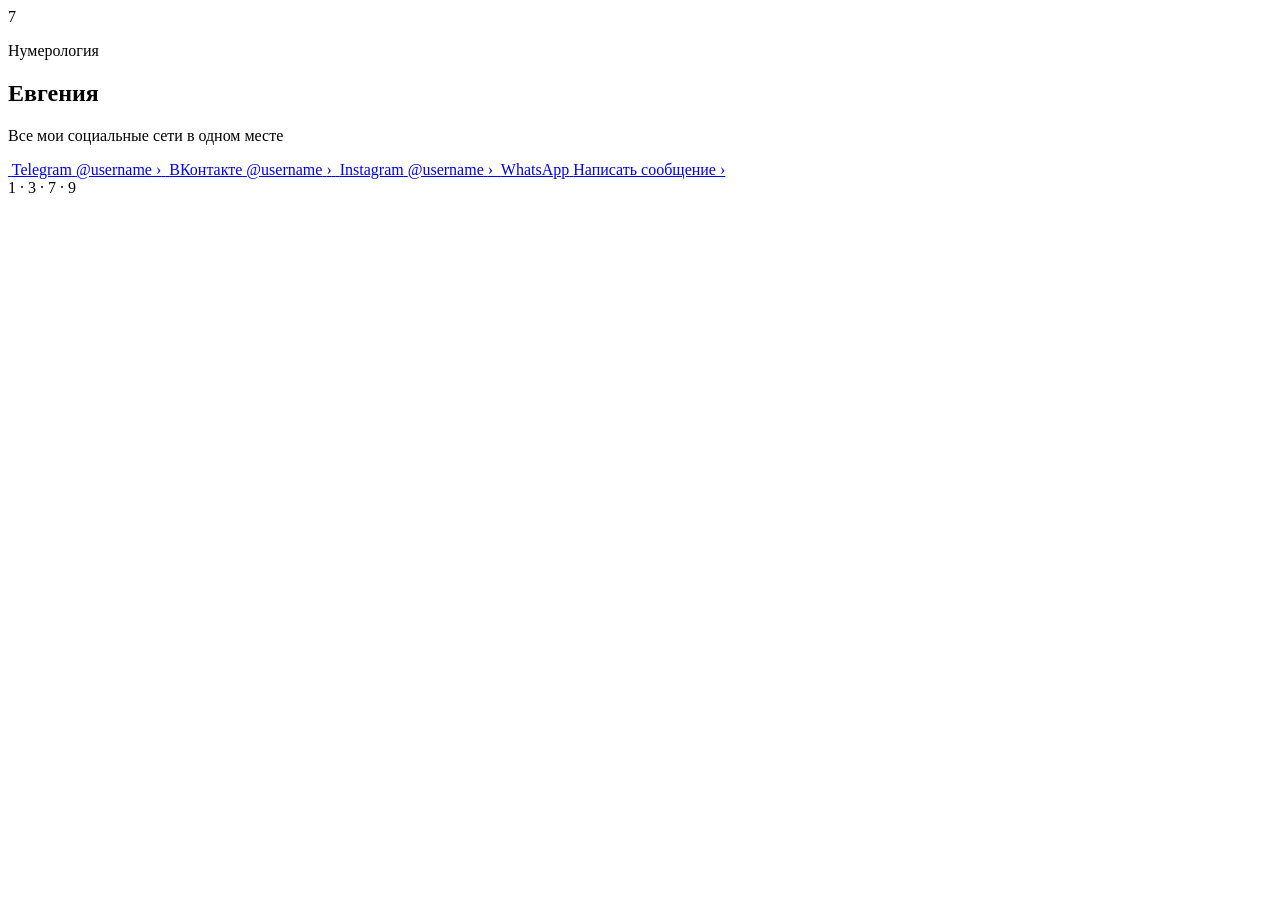
==== index.html @ 0cb8cc41 "Add numerology landing page" ====
<!doctype html>
<html lang="ru">
<head>
  <meta charset="utf-8" />
  <meta name="viewport" content="width=device-width, initial-scale=1, viewport-fit=cover" />
  <meta name="theme-color" content="#110b1c" />
  <meta name="description" content="Евгения — нумерология. Все социальные сети в одном месте." />

  <title>Евгения — нумерология</title>

  <link rel="stylesheet" href="styles.css" />
</head>

<body>
  <main class="page">
    <section class="card" aria-label="Контакты Евгении">
      <div class="symbol" aria-hidden="true">
        <span class="number">7</span>
      </div>

      <p class="eyebrow">Нумерология</p>
      <h1>Евгения</h1>
      <p class="subtitle">Все мои социальные сети в одном месте</p>

      <nav class="links" aria-label="Социальные сети">

        <!-- Замените username на реальное имя пользователя -->
        <a class="social-link"
           href="https://t.me/username"
           target="_blank"
           rel="noopener noreferrer"
           aria-label="Открыть Telegram">

          <span class="social-icon">
            <img src="icons/telegram.svg" alt="" />
          </span>

          <span class="social-text">
            <span class="social-name">Telegram</span>
            <span class="social-handle">@username</span>
          </span>

          <span class="arrow" aria-hidden="true">›</span>
        </a>

        <a class="social-link"
           href="https://vk.com/username"
           target="_blank"
           rel="noopener noreferrer"
           aria-label="Открыть ВКонтакте">

          <span class="social-icon">
            <img src="icons/vk.svg" alt="" />
          </span>

          <span class="social-text">
            <span class="social-name">ВКонтакте</span>
            <span class="social-handle">@username</span>
          </span>

          <span class="arrow" aria-hidden="true">›</span>
        </a>

        <a class="social-link"
           href="https://www.instagram.com/username/"
           target="_blank"
           rel="noopener noreferrer"
           aria-label="Открыть Instagram">

          <span class="social-icon">
            <img src="icons/instagram.svg" alt="" />
          </span>

          <span class="social-text">
            <span class="social-name">Instagram</span>
            <span class="social-handle">@username</span>
          </span>

          <span class="arrow" aria-hidden="true">›</span>
        </a>

        <a class="social-link"
           href="https://wa.me/79000000000"
           target="_blank"
           rel="noopener noreferrer"
           aria-label="Открыть WhatsApp">

          <span class="social-icon">
            <img src="icons/whatsapp.svg" alt="" />
          </span>

          <span class="social-text">
            <span class="social-name">WhatsApp</span>
            <span class="social-handle">Написать сообщение</span>
          </span>

          <span class="arrow" aria-hidden="true">›</span>
        </a>

      </nav>

      <div class="footer-mark" aria-hidden="true">1 · 3 · 7 · 9</div>
    </section>
  </main>
</body>
</html>
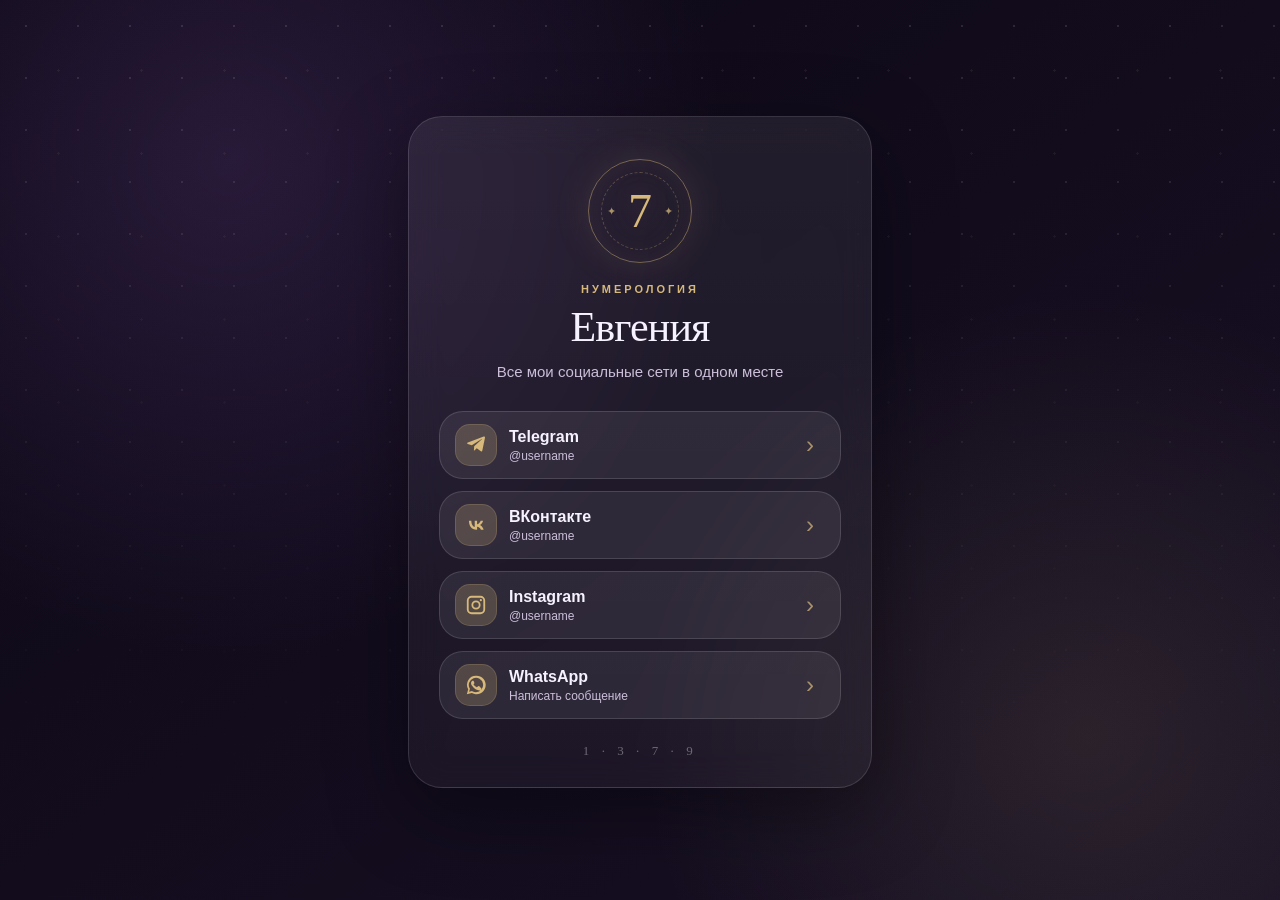
==== commit 0f50144b: "Trigger GitHub Pages deployment" ====
--- a/index.html
+++ b/index.html
@@ -5,6 +5,7 @@
   <meta name="viewport" content="width=device-width, initial-scale=1, viewport-fit=cover" />
   <meta name="theme-color" content="#110b1c" />
   <meta name="description" content="Евгения — нумерология. Все социальные сети в одном месте." />
+  <meta name="robots" content="index,follow" />
 
   <title>Евгения — нумерология</title>
 
--- a/styles.css
+++ b/styles.css
@@ -0,0 +1,225 @@
+:root {
+  --bg-1: #0d0816;
+  --bg-2: #171024;
+  --card: rgba(255, 255, 255, 0.075);
+  --card-hover: rgba(255, 255, 255, 0.12);
+  --line: rgba(255, 255, 255, 0.13);
+  --text: #f7f2ff;
+  --muted: #cbbfd9;
+  --accent: #d7b97b;
+  --accent-soft: rgba(215, 185, 123, 0.22);
+  --shadow: 0 24px 80px rgba(0, 0, 0, 0.38);
+  --radius: 24px;
+}
+
+* { box-sizing: border-box; }
+html { min-height: 100%; background: var(--bg-1); }
+body {
+  min-height: 100svh;
+  margin: 0;
+  color: var(--text);
+  font-family: Inter, ui-sans-serif, -apple-system, BlinkMacSystemFont, "Segoe UI", sans-serif;
+  background:
+    radial-gradient(circle at 18% 18%, rgba(128, 86, 170, 0.22), transparent 31rem),
+    radial-gradient(circle at 85% 82%, rgba(215, 185, 123, 0.11), transparent 28rem),
+    linear-gradient(145deg, var(--bg-1), var(--bg-2));
+  overflow-x: hidden;
+}
+
+body::before {
+  content: "";
+  position: fixed;
+  inset: 0;
+  pointer-events: none;
+  opacity: 0.22;
+  background-image:
+    radial-gradient(circle, rgba(255,255,255,.75) 0 1px, transparent 1.2px),
+    radial-gradient(circle, rgba(215,185,123,.55) 0 1px, transparent 1.2px);
+  background-size: 52px 52px, 83px 83px;
+  background-position: 0 0, 17px 29px;
+  mask-image: linear-gradient(to bottom, rgba(0,0,0,.75), transparent 92%);
+}
+
+.page {
+  position: relative;
+  z-index: 1;
+  width: min(100%, 520px);
+  min-height: 100svh;
+  margin: 0 auto;
+  padding: max(34px, env(safe-area-inset-top)) 20px max(30px, env(safe-area-inset-bottom));
+  display: flex;
+  align-items: center;
+  justify-content: center;
+}
+
+.card {
+  width: 100%;
+  padding: 34px 22px 22px;
+  border: 1px solid var(--line);
+  border-radius: 34px;
+  background: linear-gradient(180deg, rgba(255,255,255,.075), rgba(255,255,255,.038));
+  box-shadow: var(--shadow);
+  backdrop-filter: blur(18px);
+  -webkit-backdrop-filter: blur(18px);
+}
+
+.symbol {
+  position: relative;
+  width: 104px;
+  height: 104px;
+  margin: 0 auto 20px;
+  display: grid;
+  place-items: center;
+}
+
+.symbol::before,
+.symbol::after {
+  content: "";
+  position: absolute;
+  border-radius: 50%;
+  border: 1px solid rgba(215, 185, 123, .46);
+}
+
+.symbol::before {
+  inset: 0;
+  box-shadow: 0 0 38px rgba(215,185,123,.11), inset 0 0 28px rgba(215,185,123,.06);
+}
+
+.symbol::after {
+  inset: 13px;
+  border-style: dashed;
+  opacity: .65;
+  animation: rotate 28s linear infinite;
+}
+
+.number {
+  position: relative;
+  font-family: Georgia, "Times New Roman", serif;
+  font-size: 48px;
+  line-height: 1;
+  color: var(--accent);
+  text-shadow: 0 0 24px rgba(215,185,123,.22);
+}
+
+.number::before,
+.number::after {
+  content: "✦";
+  position: absolute;
+  top: 50%;
+  font-family: Georgia, serif;
+  font-size: 11px;
+  color: var(--accent);
+  opacity: .75;
+  transform: translateY(-50%);
+}
+.number::before { right: calc(100% + 12px); }
+.number::after  { left: calc(100% + 12px); }
+
+.eyebrow {
+  margin: 0 0 8px;
+  text-align: center;
+  text-transform: uppercase;
+  letter-spacing: .27em;
+  font-size: 11px;
+  font-weight: 600;
+  color: var(--accent);
+}
+
+h1 {
+  margin: 0;
+  text-align: center;
+  font-family: Georgia, "Times New Roman", serif;
+  font-size: clamp(31px, 8vw, 42px);
+  font-weight: 500;
+  letter-spacing: -.02em;
+}
+
+.subtitle {
+  margin: 10px 0 28px;
+  text-align: center;
+  color: var(--muted);
+  font-size: 15px;
+  line-height: 1.5;
+}
+
+.links { display: grid; gap: 12px; }
+
+.social-link {
+  min-height: 66px;
+  padding: 12px 15px;
+  border: 1px solid var(--line);
+  border-radius: var(--radius);
+  display: grid;
+  grid-template-columns: 42px 1fr 30px;
+  align-items: center;
+  gap: 12px;
+  color: var(--text);
+  text-decoration: none;
+  background: var(--card);
+  transition: transform .18s ease, background-color .18s ease, border-color .18s ease, box-shadow .18s ease;
+  -webkit-tap-highlight-color: transparent;
+}
+
+.social-link:hover {
+  transform: translateY(-2px);
+  background: var(--card-hover);
+  border-color: rgba(215,185,123,.33);
+  box-shadow: 0 10px 30px rgba(0,0,0,.16);
+}
+.social-link:active { transform: scale(.99); }
+.social-link:focus-visible { outline: 2px solid var(--accent); outline-offset: 3px; }
+
+.social-icon {
+  width: 42px;
+  height: 42px;
+  border-radius: 15px;
+  display: grid;
+  place-items: center;
+  background: var(--accent-soft);
+  border: 1px solid rgba(215,185,123,.20);
+}
+.social-icon img { width: 22px; height: 22px; display: block; }
+.social-text { min-width: 0; }
+.social-name { display: block; font-size: 16px; font-weight: 650; }
+.social-handle {
+  display: block;
+  margin-top: 3px;
+  overflow: hidden;
+  color: var(--muted);
+  font-size: 12px;
+  text-overflow: ellipsis;
+  white-space: nowrap;
+}
+
+.arrow {
+  color: var(--accent);
+  font-size: 24px;
+  text-align: center;
+  opacity: .72;
+  transition: transform .18s ease;
+}
+.social-link:hover .arrow { transform: translateX(3px); }
+
+.footer-mark {
+  margin-top: 24px;
+  text-align: center;
+  color: rgba(255,255,255,.35);
+  font-family: Georgia, "Times New Roman", serif;
+  font-size: 13px;
+  letter-spacing: .35em;
+}
+
+@keyframes rotate { to { transform: rotate(360deg); } }
+
+@media (prefers-reduced-motion: reduce) {
+  *, *::before, *::after {
+    scroll-behavior: auto !important;
+    animation: none !important;
+    transition: none !important;
+  }
+}
+
+@media (min-width: 700px) {
+  .page { padding-left: 28px; padding-right: 28px; }
+  .card { padding: 42px 30px 28px; }
+}
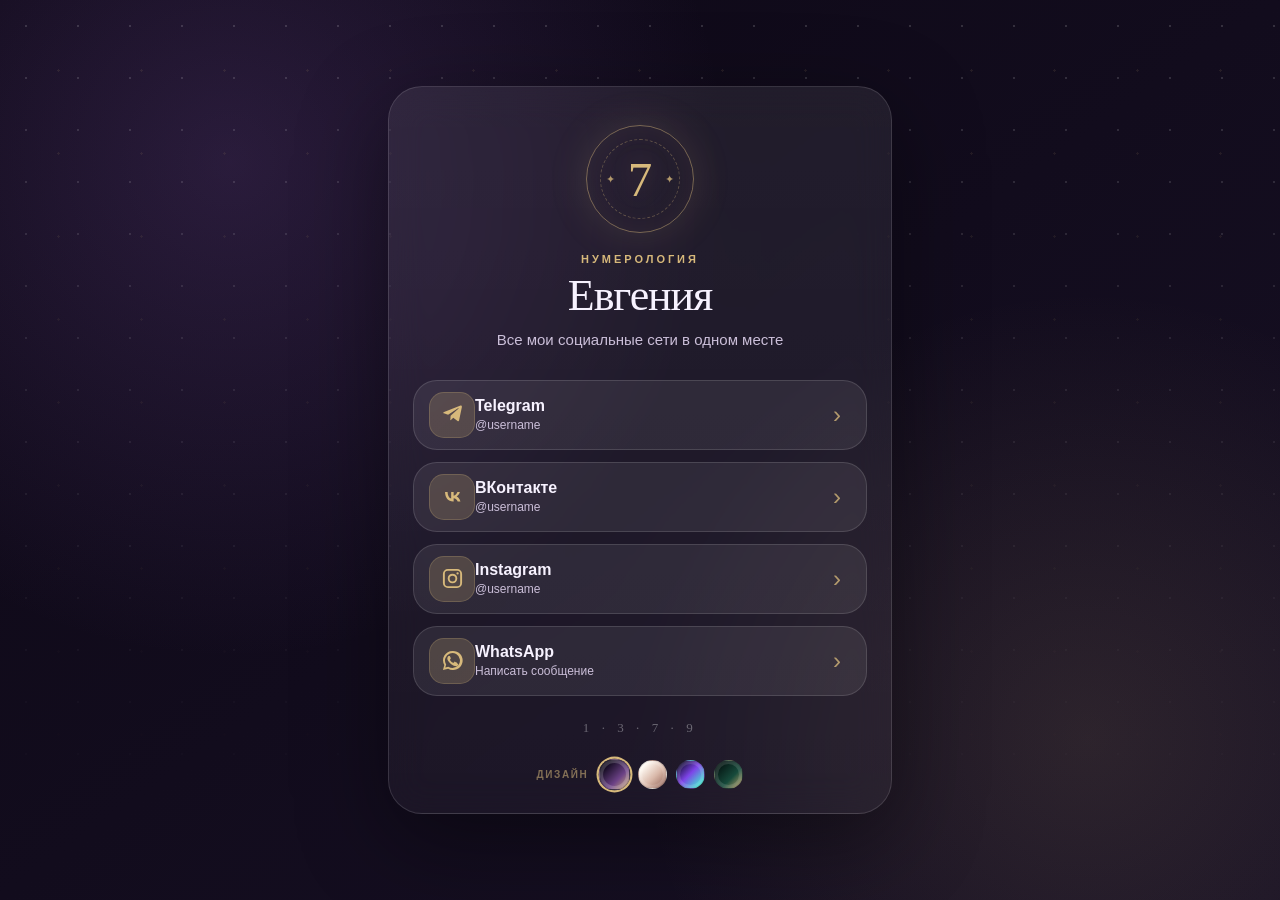
==== commit 0b78d168: "Add four-theme design switcher" ====
--- a/index.html
+++ b/index.html
@@ -3,13 +3,26 @@
 <head>
   <meta charset="utf-8" />
   <meta name="viewport" content="width=device-width, initial-scale=1, viewport-fit=cover" />
-  <meta name="theme-color" content="#110b1c" />
+  <meta id="themeColor" name="theme-color" content="#110b1c" />
   <meta name="description" content="Евгения — нумерология. Все социальные сети в одном месте." />
   <meta name="robots" content="index,follow" />
 
   <title>Евгения — нумерология</title>
 
-  <link rel="stylesheet" href="styles.css" />
+  <link rel="stylesheet" href="base.css" />
+  <link id="themeStylesheet" rel="stylesheet" href="theme-cosmic.css" />
+
+  <script>
+    (() => {
+      const allowed = ['cosmic', 'pearl', 'aurora', 'oracle'];
+      try {
+        const saved = localStorage.getItem('evgenia-theme');
+        if (allowed.includes(saved)) {
+          document.getElementById('themeStylesheet').href = `theme-${saved}.css`;
+        }
+      } catch (_) {}
+    })();
+  </script>
 </head>
 
 <body>
@@ -24,23 +37,19 @@
       <p class="subtitle">Все мои социальные сети в одном месте</p>
 
       <nav class="links" aria-label="Социальные сети">
-
-        <!-- Замените username на реальное имя пользователя -->
+        <!-- Замените username на реальные данные -->
         <a class="social-link"
            href="https://t.me/username"
            target="_blank"
            rel="noopener noreferrer"
            aria-label="Открыть Telegram">
-
           <span class="social-icon">
             <img src="icons/telegram.svg" alt="" />
           </span>
-
           <span class="social-text">
             <span class="social-name">Telegram</span>
             <span class="social-handle">@username</span>
           </span>
-
           <span class="arrow" aria-hidden="true">›</span>
         </a>
 
@@ -49,16 +58,13 @@
            target="_blank"
            rel="noopener noreferrer"
            aria-label="Открыть ВКонтакте">
-
           <span class="social-icon">
             <img src="icons/vk.svg" alt="" />
           </span>
-
           <span class="social-text">
             <span class="social-name">ВКонтакте</span>
             <span class="social-handle">@username</span>
           </span>
-
           <span class="arrow" aria-hidden="true">›</span>
         </a>
 
@@ -67,16 +73,13 @@
            target="_blank"
            rel="noopener noreferrer"
            aria-label="Открыть Instagram">
-
           <span class="social-icon">
             <img src="icons/instagram.svg" alt="" />
           </span>
-
           <span class="social-text">
             <span class="social-name">Instagram</span>
             <span class="social-handle">@username</span>
           </span>
-
           <span class="arrow" aria-hidden="true">›</span>
         </a>
 
@@ -85,23 +88,93 @@
            target="_blank"
            rel="noopener noreferrer"
            aria-label="Открыть WhatsApp">
-
           <span class="social-icon">
             <img src="icons/whatsapp.svg" alt="" />
           </span>
-
           <span class="social-text">
             <span class="social-name">WhatsApp</span>
             <span class="social-handle">Написать сообщение</span>
           </span>
-
           <span class="arrow" aria-hidden="true">›</span>
         </a>
-
       </nav>
 
       <div class="footer-mark" aria-hidden="true">1 · 3 · 7 · 9</div>
+
+      <div class="theme-switcher" role="group" aria-label="Выбор дизайна">
+        <span class="theme-label">Дизайн</span>
+        <button class="theme-button"
+                type="button"
+                data-theme="cosmic"
+                aria-label="Дизайн: Космос"
+                title="Космос"></button>
+        <button class="theme-button"
+                type="button"
+                data-theme="pearl"
+                aria-label="Дизайн: Жемчуг"
+                title="Жемчуг"></button>
+        <button class="theme-button"
+                type="button"
+                data-theme="aurora"
+                aria-label="Дизайн: Аврора"
+                title="Аврора"></button>
+        <button class="theme-button"
+                type="button"
+                data-theme="oracle"
+                aria-label="Дизайн: Оракул"
+                title="Оракул"></button>
+      </div>
     </section>
   </main>
+
+  <script>
+    (() => {
+      const themes = {
+        cosmic: { file: 'theme-cosmic.css', color: '#110b1c' },
+        pearl:  { file: 'theme-pearl.css',  color: '#f6ede4' },
+        aurora: { file: 'theme-aurora.css', color: '#1c1040' },
+        oracle: { file: 'theme-oracle.css', color: '#071915' }
+      };
+
+      const stylesheet = document.getElementById('themeStylesheet');
+      const themeColor = document.getElementById('themeColor');
+      const buttons = [...document.querySelectorAll('.theme-button')];
+
+      function getSavedTheme() {
+        try {
+          const saved = localStorage.getItem('evgenia-theme');
+          return themes[saved] ? saved : 'cosmic';
+        } catch (_) {
+          return 'cosmic';
+        }
+      }
+
+      function setTheme(name, persist = true) {
+        const theme = themes[name] || themes.cosmic;
+        stylesheet.href = theme.file;
+        themeColor.content = theme.color;
+        document.documentElement.dataset.theme = name;
+
+        buttons.forEach(button => {
+          button.setAttribute(
+            'aria-pressed',
+            String(button.dataset.theme === name)
+          );
+        });
+
+        if (persist) {
+          try {
+            localStorage.setItem('evgenia-theme', name);
+          } catch (_) {}
+        }
+      }
+
+      buttons.forEach(button => {
+        button.addEventListener('click', () => setTheme(button.dataset.theme));
+      });
+
+      setTheme(getSavedTheme(), false);
+    })();
+  </script>
 </body>
 </html>
--- a/base.css
+++ b/base.css
@@ -0,0 +1,214 @@
+* {
+  box-sizing: border-box;
+}
+
+:root {
+  color-scheme: dark;
+}
+
+html {
+  min-height: 100%;
+  -webkit-text-size-adjust: 100%;
+}
+
+body {
+  min-height: 100svh;
+  margin: 0;
+  overflow-x: hidden;
+  transition: background .35s ease, color .35s ease;
+}
+
+button,
+a {
+  font: inherit;
+}
+
+.page {
+  position: relative;
+  z-index: 1;
+  width: min(100%, 540px);
+  min-height: 100svh;
+  margin: 0 auto;
+  padding: max(28px, env(safe-area-inset-top)) 18px max(28px, env(safe-area-inset-bottom));
+  display: flex;
+  align-items: center;
+  justify-content: center;
+}
+
+.card {
+  position: relative;
+  isolation: isolate;
+  width: 100%;
+  overflow: hidden;
+  transition: background .35s ease, border-color .35s ease, box-shadow .35s ease, border-radius .35s ease;
+}
+
+.symbol {
+  position: relative;
+  margin-inline: auto;
+  display: grid;
+  place-items: center;
+}
+
+.number {
+  position: relative;
+  z-index: 2;
+  display: block;
+}
+
+.eyebrow,
+h1,
+.subtitle,
+.footer-mark {
+  text-align: center;
+}
+
+.eyebrow {
+  text-transform: uppercase;
+}
+
+h1 {
+  margin: 0;
+}
+
+.links {
+  display: grid;
+}
+
+.social-link {
+  position: relative;
+  display: grid;
+  grid-template-columns: 46px minmax(0, 1fr) 28px;
+  align-items: center;
+  text-decoration: none;
+  -webkit-tap-highlight-color: transparent;
+  transition: transform .2s ease, background .2s ease, border-color .2s ease, box-shadow .2s ease;
+}
+
+.social-link:active {
+  transform: scale(.985);
+}
+
+.social-link:focus-visible,
+.theme-button:focus-visible {
+  outline: 2px solid currentColor;
+  outline-offset: 3px;
+}
+
+.social-icon {
+  width: 46px;
+  height: 46px;
+  display: grid;
+  place-items: center;
+}
+
+.social-icon img {
+  display: block;
+  width: 23px;
+  height: 23px;
+}
+
+.social-text {
+  min-width: 0;
+}
+
+.social-name,
+.social-handle {
+  display: block;
+}
+
+.social-handle {
+  overflow: hidden;
+  text-overflow: ellipsis;
+  white-space: nowrap;
+}
+
+.arrow {
+  text-align: center;
+  transition: transform .2s ease;
+}
+
+.social-link:hover .arrow {
+  transform: translateX(3px);
+}
+
+.theme-switcher {
+  position: relative;
+  z-index: 10;
+  margin-top: 24px;
+  display: flex;
+  align-items: center;
+  justify-content: center;
+  gap: 9px;
+}
+
+.theme-label {
+  margin-right: 3px;
+  font-size: 10px;
+  font-weight: 700;
+  letter-spacing: .16em;
+  text-transform: uppercase;
+  opacity: .55;
+}
+
+.theme-button {
+  position: relative;
+  width: 29px;
+  height: 29px;
+  padding: 0;
+  border-radius: 50%;
+  border: 1px solid rgba(127,127,127,.24);
+  cursor: pointer;
+  appearance: none;
+  box-shadow: inset 0 0 0 3px rgba(255,255,255,.12);
+  transition: transform .18s ease, box-shadow .18s ease;
+}
+
+.theme-button:hover {
+  transform: translateY(-2px) scale(1.06);
+}
+
+.theme-button[aria-pressed="true"] {
+  transform: scale(1.09);
+  box-shadow: 0 0 0 2px currentColor, inset 0 0 0 3px rgba(255,255,255,.18);
+}
+
+.theme-button[data-theme="cosmic"] {
+  color: #d7b97b;
+  background: linear-gradient(135deg, #10091c 20%, #6c4287 64%, #d7b97b);
+}
+
+.theme-button[data-theme="pearl"] {
+  color: #8c5b4f;
+  background: linear-gradient(135deg, #fffaf3 18%, #d9b8a9 58%, #8c5b4f);
+}
+
+.theme-button[data-theme="aurora"] {
+  color: #7ef4e8;
+  background: linear-gradient(135deg, #18103b 12%, #7d44e8 48%, #42e8d0 88%);
+}
+
+.theme-button[data-theme="oracle"] {
+  color: #c5a86a;
+  background: linear-gradient(135deg, #071b17 20%, #174b3c 62%, #c5a86a);
+}
+
+@media (max-width: 370px) {
+  .page {
+    padding-inline: 12px;
+  }
+
+  .theme-label {
+    display: none;
+  }
+}
+
+@media (prefers-reduced-motion: reduce) {
+  *,
+  *::before,
+  *::after {
+    scroll-behavior: auto !important;
+    animation: none !important;
+    transition-duration: .001ms !important;
+  }
+}
--- a/theme-cosmic.css
+++ b/theme-cosmic.css
@@ -0,0 +1,142 @@
+:root {
+  color-scheme: dark;
+}
+
+body {
+  color: #f7f2ff;
+  font-family: Inter, ui-sans-serif, -apple-system, BlinkMacSystemFont, "Segoe UI", sans-serif;
+  background:
+    radial-gradient(circle at 18% 18%, rgba(128, 86, 170, .24), transparent 31rem),
+    radial-gradient(circle at 85% 82%, rgba(215, 185, 123, .12), transparent 28rem),
+    linear-gradient(145deg, #0d0816, #171024);
+}
+
+body::before {
+  content: "";
+  position: fixed;
+  inset: 0;
+  pointer-events: none;
+  opacity: .24;
+  background-image:
+    radial-gradient(circle, rgba(255,255,255,.78) 0 1px, transparent 1.2px),
+    radial-gradient(circle, rgba(215,185,123,.58) 0 1px, transparent 1.2px);
+  background-size: 52px 52px, 83px 83px;
+  background-position: 0 0, 17px 29px;
+  mask-image: linear-gradient(to bottom, rgba(0,0,0,.82), transparent 94%);
+}
+
+.card {
+  padding: 38px 24px 24px;
+  border: 1px solid rgba(255,255,255,.13);
+  border-radius: 34px;
+  background: linear-gradient(180deg, rgba(255,255,255,.075), rgba(255,255,255,.038));
+  box-shadow: 0 26px 90px rgba(0,0,0,.42);
+  backdrop-filter: blur(18px);
+  -webkit-backdrop-filter: blur(18px);
+}
+
+.symbol {
+  width: 108px;
+  height: 108px;
+  margin-bottom: 20px;
+}
+
+.symbol::before,
+.symbol::after {
+  content: "";
+  position: absolute;
+  border-radius: 50%;
+  border: 1px solid rgba(215,185,123,.48);
+}
+
+.symbol::before {
+  inset: 0;
+  box-shadow: 0 0 40px rgba(215,185,123,.13), inset 0 0 30px rgba(215,185,123,.06);
+}
+
+.symbol::after {
+  inset: 14px;
+  border-style: dashed;
+  opacity: .7;
+  animation: cosmic-spin 28s linear infinite;
+}
+
+.number {
+  color: #d7b97b;
+  font: 500 49px/1 Georgia, "Times New Roman", serif;
+  text-shadow: 0 0 24px rgba(215,185,123,.24);
+}
+
+.number::before,
+.number::after {
+  content: "✦";
+  position: absolute;
+  top: 50%;
+  transform: translateY(-50%);
+  color: #d7b97b;
+  font-size: 11px;
+  opacity: .8;
+}
+
+.number::before { right: calc(100% + 13px); }
+.number::after { left: calc(100% + 13px); }
+
+.eyebrow {
+  margin: 0 0 8px;
+  color: #d7b97b;
+  font-size: 11px;
+  font-weight: 650;
+  letter-spacing: .27em;
+}
+
+h1 {
+  font: 500 clamp(32px, 8vw, 44px)/1.05 Georgia, "Times New Roman", serif;
+  letter-spacing: -.025em;
+}
+
+.subtitle {
+  margin: 10px 0 28px;
+  color: #cbbfd9;
+  font-size: 15px;
+  line-height: 1.5;
+}
+
+.links { gap: 12px; }
+
+.social-link {
+  min-height: 68px;
+  padding: 11px 15px;
+  border: 1px solid rgba(255,255,255,.13);
+  border-radius: 24px;
+  color: #f7f2ff;
+  background: rgba(255,255,255,.075);
+}
+
+.social-link:hover {
+  transform: translateY(-2px);
+  background: rgba(255,255,255,.12);
+  border-color: rgba(215,185,123,.36);
+  box-shadow: 0 12px 34px rgba(0,0,0,.18);
+}
+
+.social-icon {
+  border-radius: 15px;
+  background: rgba(215,185,123,.20);
+  border: 1px solid rgba(215,185,123,.22);
+}
+
+.social-name { font-size: 16px; font-weight: 680; }
+.social-handle { margin-top: 3px; color: #cbbfd9; font-size: 12px; }
+.arrow { color: #d7b97b; font-size: 24px; opacity: .78; }
+
+.footer-mark {
+  margin-top: 24px;
+  color: rgba(255,255,255,.34);
+  font: 13px Georgia, "Times New Roman", serif;
+  letter-spacing: .35em;
+}
+
+.theme-label { color: #d7b97b; }
+.theme-switcher { color: #d7b97b; }
+
+@keyframes cosmic-spin { to { transform: rotate(360deg); } }
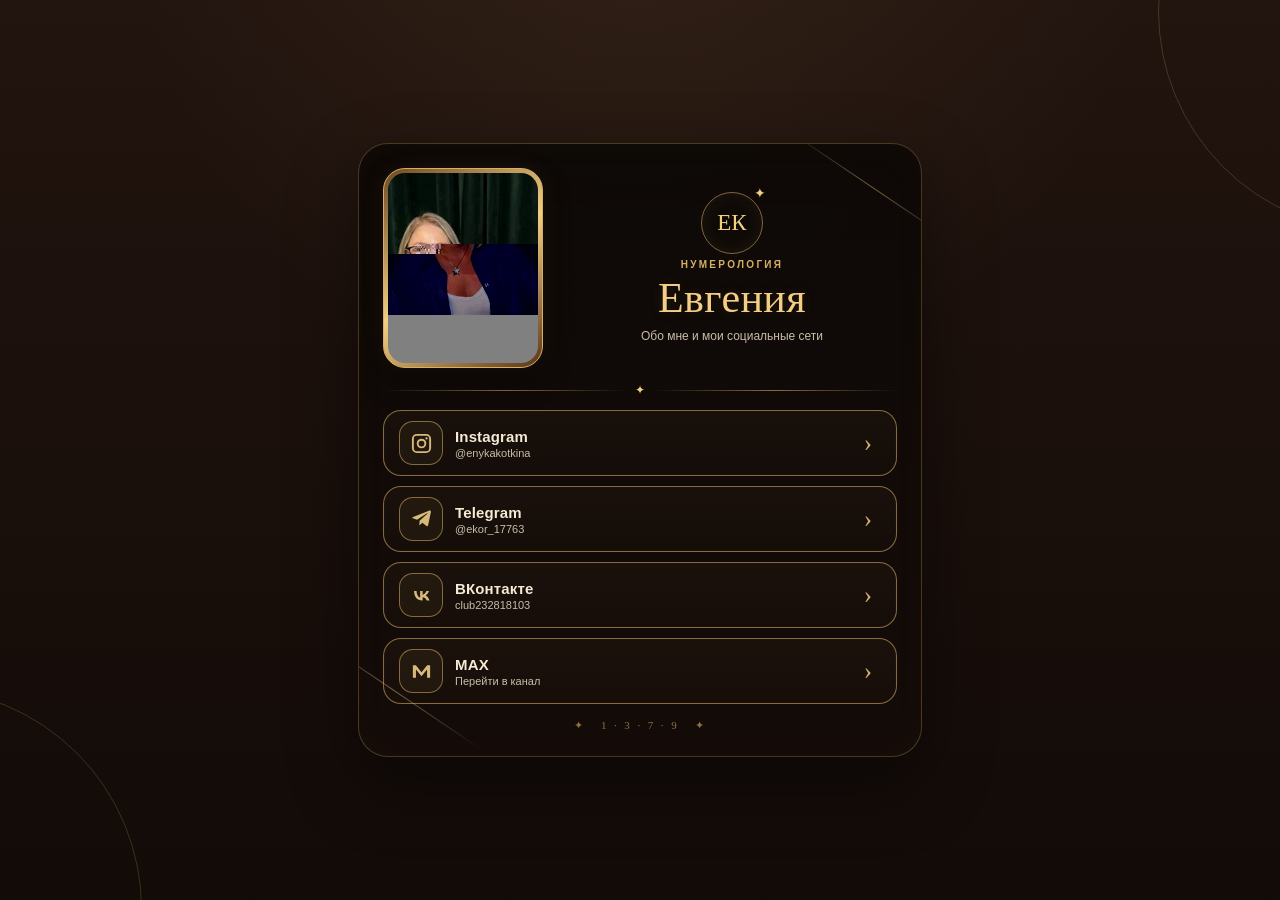
==== commit bffa3525: "Finalize chocolate gold numerology design" ====
--- a/index.html
+++ b/index.html
@@ -3,178 +3,59 @@
 <head>
   <meta charset="utf-8" />
   <meta name="viewport" content="width=device-width, initial-scale=1, viewport-fit=cover" />
-  <meta id="themeColor" name="theme-color" content="#110b1c" />
-  <meta name="description" content="Евгения — нумерология. Все социальные сети в одном месте." />
+  <meta name="theme-color" content="#241712" />
+  <meta name="description" content="Евгения — нумерология. Социальные сети и контакты." />
   <meta name="robots" content="index,follow" />
-
   <title>Евгения — нумерология</title>
-
   <link rel="stylesheet" href="base.css" />
-  <link id="themeStylesheet" rel="stylesheet" href="theme-cosmic.css" />
-
-  <script>
-    (() => {
-      const allowed = ['cosmic', 'pearl', 'aurora', 'oracle'];
-      try {
-        const saved = localStorage.getItem('evgenia-theme');
-        if (allowed.includes(saved)) {
-          document.getElementById('themeStylesheet').href = `theme-${saved}.css`;
-        }
-      } catch (_) {}
-    })();
-  </script>
+  <link rel="stylesheet" href="theme.css" />
 </head>
-
 <body>
   <main class="page">
     <section class="card" aria-label="Контакты Евгении">
-      <div class="symbol" aria-hidden="true">
-        <span class="number">7</span>
+      <div class="hero">
+        <div class="portrait-frame">
+          <img class="portrait" src="images/evgenia.jpg" alt="Евгения" />
+        </div>
+
+        <div class="intro">
+          <div class="monogram" aria-hidden="true">ЕК</div>
+          <p class="eyebrow">Нумерология</p>
+          <h1>Евгения</h1>
+          <p class="subtitle">Обо мне и мои социальные сети</p>
+        </div>
       </div>
 
-      <p class="eyebrow">Нумерология</p>
-      <h1>Евгения</h1>
-      <p class="subtitle">Все мои социальные сети в одном месте</p>
+      <div class="ornament" aria-hidden="true"><span>✦</span></div>
 
       <nav class="links" aria-label="Социальные сети">
-        <!-- Замените username на реальные данные -->
-        <a class="social-link"
-           href="https://t.me/username"
-           target="_blank"
-           rel="noopener noreferrer"
-           aria-label="Открыть Telegram">
-          <span class="social-icon">
-            <img src="icons/telegram.svg" alt="" />
-          </span>
-          <span class="social-text">
-            <span class="social-name">Telegram</span>
-            <span class="social-handle">@username</span>
-          </span>
+        <a class="social-link" href="https://www.instagram.com/enykakotkina" target="_blank" rel="noopener noreferrer">
+          <span class="social-icon"><img src="icons/instagram.svg" alt="" /></span>
+          <span class="social-text"><span class="social-name">Instagram</span><span class="social-handle">@enykakotkina</span></span>
           <span class="arrow" aria-hidden="true">›</span>
         </a>
 
-        <a class="social-link"
-           href="https://vk.com/username"
-           target="_blank"
-           rel="noopener noreferrer"
-           aria-label="Открыть ВКонтакте">
-          <span class="social-icon">
-            <img src="icons/vk.svg" alt="" />
-          </span>
-          <span class="social-text">
-            <span class="social-name">ВКонтакте</span>
-            <span class="social-handle">@username</span>
-          </span>
+        <a class="social-link" href="https://t.me/ekor_17763" target="_blank" rel="noopener noreferrer">
+          <span class="social-icon"><img src="icons/telegram.svg" alt="" /></span>
+          <span class="social-text"><span class="social-name">Telegram</span><span class="social-handle">@ekor_17763</span></span>
           <span class="arrow" aria-hidden="true">›</span>
         </a>
 
-        <a class="social-link"
-           href="https://www.instagram.com/username/"
-           target="_blank"
-           rel="noopener noreferrer"
-           aria-label="Открыть Instagram">
-          <span class="social-icon">
-            <img src="icons/instagram.svg" alt="" />
-          </span>
-          <span class="social-text">
-            <span class="social-name">Instagram</span>
-            <span class="social-handle">@username</span>
-          </span>
+        <a class="social-link" href="https://vk.ru/club232818103" target="_blank" rel="noopener noreferrer">
+          <span class="social-icon"><img src="icons/vk.svg" alt="" /></span>
+          <span class="social-text"><span class="social-name">ВКонтакте</span><span class="social-handle">club232818103</span></span>
           <span class="arrow" aria-hidden="true">›</span>
         </a>
 
-        <a class="social-link"
-           href="https://wa.me/79000000000"
-           target="_blank"
-           rel="noopener noreferrer"
-           aria-label="Открыть WhatsApp">
-          <span class="social-icon">
-            <img src="icons/whatsapp.svg" alt="" />
-          </span>
-          <span class="social-text">
-            <span class="social-name">WhatsApp</span>
-            <span class="social-handle">Написать сообщение</span>
-          </span>
+        <a class="social-link" href="https://max.ru/join/olxiq6ZXx5X_wBRfvU1K6yyhIFibsuitSwKyUevb6L4" target="_blank" rel="noopener noreferrer">
+          <span class="social-icon"><img src="icons/max.svg" alt="" /></span>
+          <span class="social-text"><span class="social-name">MAX</span><span class="social-handle">Перейти в канал</span></span>
           <span class="arrow" aria-hidden="true">›</span>
         </a>
       </nav>
 
-      <div class="footer-mark" aria-hidden="true">1 · 3 · 7 · 9</div>
-
-      <div class="theme-switcher" role="group" aria-label="Выбор дизайна">
-        <span class="theme-label">Дизайн</span>
-        <button class="theme-button"
-                type="button"
-                data-theme="cosmic"
-                aria-label="Дизайн: Космос"
-                title="Космос"></button>
-        <button class="theme-button"
-                type="button"
-                data-theme="pearl"
-                aria-label="Дизайн: Жемчуг"
-                title="Жемчуг"></button>
-        <button class="theme-button"
-                type="button"
-                data-theme="aurora"
-                aria-label="Дизайн: Аврора"
-                title="Аврора"></button>
-        <button class="theme-button"
-                type="button"
-                data-theme="oracle"
-                aria-label="Дизайн: Оракул"
-                title="Оракул"></button>
-      </div>
+      <div class="footer-mark" aria-hidden="true">✦ &nbsp; 1 · 3 · 7 · 9 &nbsp; ✦</div>
     </section>
   </main>
-
-  <script>
-    (() => {
-      const themes = {
-        cosmic: { file: 'theme-cosmic.css', color: '#110b1c' },
-        pearl:  { file: 'theme-pearl.css',  color: '#f6ede4' },
-        aurora: { file: 'theme-aurora.css', color: '#1c1040' },
-        oracle: { file: 'theme-oracle.css', color: '#071915' }
-      };
-
-      const stylesheet = document.getElementById('themeStylesheet');
-      const themeColor = document.getElementById('themeColor');
-      const buttons = [...document.querySelectorAll('.theme-button')];
-
-      function getSavedTheme() {
-        try {
-          const saved = localStorage.getItem('evgenia-theme');
-          return themes[saved] ? saved : 'cosmic';
-        } catch (_) {
-          return 'cosmic';
-        }
-      }
-
-      function setTheme(name, persist = true) {
-        const theme = themes[name] || themes.cosmic;
-        stylesheet.href = theme.file;
-        themeColor.content = theme.color;
-        document.documentElement.dataset.theme = name;
-
-        buttons.forEach(button => {
-          button.setAttribute(
-            'aria-pressed',
-            String(button.dataset.theme === name)
-          );
-        });
-
-        if (persist) {
-          try {
-            localStorage.setItem('evgenia-theme', name);
-          } catch (_) {}
-        }
-      }
-
-      buttons.forEach(button => {
-        button.addEventListener('click', () => setTheme(button.dataset.theme));
-      });
-
-      setTheme(getSavedTheme(), false);
-    })();
-  </script>
 </body>
 </html>
--- a/base.css
+++ b/base.css
@@ -1,214 +1 @@
-* {
-  box-sizing: border-box;
-}
-
-:root {
-  color-scheme: dark;
-}
-
-html {
-  min-height: 100%;
-  -webkit-text-size-adjust: 100%;
-}
-
-body {
-  min-height: 100svh;
-  margin: 0;
-  overflow-x: hidden;
-  transition: background .35s ease, color .35s ease;
-}
-
-button,
-a {
-  font: inherit;
-}
-
-.page {
-  position: relative;
-  z-index: 1;
-  width: min(100%, 540px);
-  min-height: 100svh;
-  margin: 0 auto;
-  padding: max(28px, env(safe-area-inset-top)) 18px max(28px, env(safe-area-inset-bottom));
-  display: flex;
-  align-items: center;
-  justify-content: center;
-}
-
-.card {
-  position: relative;
-  isolation: isolate;
-  width: 100%;
-  overflow: hidden;
-  transition: background .35s ease, border-color .35s ease, box-shadow .35s ease, border-radius .35s ease;
-}
-
-.symbol {
-  position: relative;
-  margin-inline: auto;
-  display: grid;
-  place-items: center;
-}
-
-.number {
-  position: relative;
-  z-index: 2;
-  display: block;
-}
-
-.eyebrow,
-h1,
-.subtitle,
-.footer-mark {
-  text-align: center;
-}
-
-.eyebrow {
-  text-transform: uppercase;
-}
-
-h1 {
-  margin: 0;
-}
-
-.links {
-  display: grid;
-}
-
-.social-link {
-  position: relative;
-  display: grid;
-  grid-template-columns: 46px minmax(0, 1fr) 28px;
-  align-items: center;
-  text-decoration: none;
-  -webkit-tap-highlight-color: transparent;
-  transition: transform .2s ease, background .2s ease, border-color .2s ease, box-shadow .2s ease;
-}
-
-.social-link:active {
-  transform: scale(.985);
-}
-
-.social-link:focus-visible,
-.theme-button:focus-visible {
-  outline: 2px solid currentColor;
-  outline-offset: 3px;
-}
-
-.social-icon {
-  width: 46px;
-  height: 46px;
-  display: grid;
-  place-items: center;
-}
-
-.social-icon img {
-  display: block;
-  width: 23px;
-  height: 23px;
-}
-
-.social-text {
-  min-width: 0;
-}
-
-.social-name,
-.social-handle {
-  display: block;
-}
-
-.social-handle {
-  overflow: hidden;
-  text-overflow: ellipsis;
-  white-space: nowrap;
-}
-
-.arrow {
-  text-align: center;
-  transition: transform .2s ease;
-}
-
-.social-link:hover .arrow {
-  transform: translateX(3px);
-}
-
-.theme-switcher {
-  position: relative;
-  z-index: 10;
-  margin-top: 24px;
-  display: flex;
-  align-items: center;
-  justify-content: center;
-  gap: 9px;
-}
-
-.theme-label {
-  margin-right: 3px;
-  font-size: 10px;
-  font-weight: 700;
-  letter-spacing: .16em;
-  text-transform: uppercase;
-  opacity: .55;
-}
-
-.theme-button {
-  position: relative;
-  width: 29px;
-  height: 29px;
-  padding: 0;
-  border-radius: 50%;
-  border: 1px solid rgba(127,127,127,.24);
-  cursor: pointer;
-  appearance: none;
-  box-shadow: inset 0 0 0 3px rgba(255,255,255,.12);
-  transition: transform .18s ease, box-shadow .18s ease;
-}
-
-.theme-button:hover {
-  transform: translateY(-2px) scale(1.06);
-}
-
-.theme-button[aria-pressed="true"] {
-  transform: scale(1.09);
-  box-shadow: 0 0 0 2px currentColor, inset 0 0 0 3px rgba(255,255,255,.18);
-}
-
-.theme-button[data-theme="cosmic"] {
-  color: #d7b97b;
-  background: linear-gradient(135deg, #10091c 20%, #6c4287 64%, #d7b97b);
-}
-
-.theme-button[data-theme="pearl"] {
-  color: #8c5b4f;
-  background: linear-gradient(135deg, #fffaf3 18%, #d9b8a9 58%, #8c5b4f);
-}
-
-.theme-button[data-theme="aurora"] {
-  color: #7ef4e8;
-  background: linear-gradient(135deg, #18103b 12%, #7d44e8 48%, #42e8d0 88%);
-}
-
-.theme-button[data-theme="oracle"] {
-  color: #c5a86a;
-  background: linear-gradient(135deg, #071b17 20%, #174b3c 62%, #c5a86a);
-}
-
-@media (max-width: 370px) {
-  .page {
-    padding-inline: 12px;
-  }
-
-  .theme-label {
-    display: none;
-  }
-}
-
-@media (prefers-reduced-motion: reduce) {
-  *,
-  *::before,
-  *::after {
-    scroll-behavior: auto !important;
-    animation: none !important;
-    transition-duration: .001ms !important;
-  }
-}
+*{box-sizing:border-box}html{min-height:100%;-webkit-text-size-adjust:100%}body{min-height:100svh;margin:0;overflow-x:hidden}a{color:inherit}.page{width:min(100%,540px);min-height:100svh;margin:0 auto;padding:max(18px,env(safe-area-inset-top)) 14px max(18px,env(safe-area-inset-bottom));display:flex;align-items:center;justify-content:center}.card{width:100%;position:relative;overflow:hidden}.hero{display:grid;grid-template-columns:132px minmax(0,1fr);gap:18px;align-items:center}.portrait-frame{position:relative;overflow:hidden}.portrait{width:100%;height:100%;display:block;object-fit:cover;object-position:45% 48%}.intro{min-width:0}.monogram,.eyebrow,h1,.subtitle,.footer-mark{text-align:center}.eyebrow,h1,.subtitle{margin-left:0;margin-right:0}.links{display:grid;gap:10px}.social-link{display:grid;grid-template-columns:44px minmax(0,1fr) 26px;align-items:center;gap:12px;text-decoration:none;-webkit-tap-highlight-color:transparent;transition:transform .18s ease,background .18s ease,box-shadow .18s ease}.social-link:active{transform:scale(.985)}.social-link:focus-visible{outline:2px solid currentColor;outline-offset:3px}.social-icon{width:44px;height:44px;display:grid;place-items:center}.social-icon img{width:23px;height:23px;display:block}.social-text{min-width:0}.social-name,.social-handle{display:block}.social-handle{overflow:hidden;text-overflow:ellipsis;white-space:nowrap}.arrow{text-align:center;transition:transform .18s ease}.social-link:hover .arrow{transform:translateX(3px)}.ornament{display:flex;align-items:center;gap:8px}.ornament:before,.ornament:after{content:"";height:1px;flex:1}.ornament span{line-height:1}@media(max-width:390px){.hero{grid-template-columns:112px minmax(0,1fr);gap:14px}}@media(min-width:700px){.page{width:min(100%,620px);padding:28px}.hero{grid-template-columns:160px 1fr;gap:24px}}@media(prefers-reduced-motion:reduce){*,*:before,*:after{animation:none!important;transition:none!important}}
--- a/theme.css
+++ b/theme.css
@@ -0,0 +1 @@
+:root{--bg:#22140f;--bg2:#120b08;--panel:#17100d;--gold:#d8ae63;--gold2:#f3cf83;--text:#f6ead4;--muted:#c9bda9;--line:rgba(216,174,99,.58)}body{color:var(--text);font-family:Inter,ui-sans-serif,-apple-system,BlinkMacSystemFont,"Segoe UI",sans-serif;background:radial-gradient(circle at 50% -10%,rgba(216,174,99,.08),transparent 32rem),linear-gradient(180deg,var(--bg),var(--bg2))}body:before,body:after{content:"";position:fixed;pointer-events:none;z-index:0;border:1px solid rgba(216,174,99,.22);border-radius:50%;width:440px;height:440px;filter:blur(.2px)}body:before{left:-300px;bottom:-230px}body:after{right:-320px;top:-210px}.page{position:relative;z-index:1}.card{padding:18px;border:1px solid rgba(216,174,99,.28);border-radius:30px;background:linear-gradient(180deg,rgba(13,9,7,.96),rgba(20,12,9,.94));box-shadow:0 26px 70px rgba(0,0,0,.44),inset 0 0 42px rgba(216,174,99,.025)}.card:before,.card:after{content:"";position:absolute;width:210px;height:1px;background:linear-gradient(90deg,transparent,var(--gold2),transparent);transform:rotate(34deg);opacity:.42}.card:before{right:-58px;top:44px}.card:after{left:-70px;bottom:65px}.portrait-frame{height:166px;border:1px solid var(--gold);border-radius:22px;padding:4px;background:linear-gradient(145deg,#6f4a22,var(--gold2),#5a3518);box-shadow:0 14px 28px rgba(0,0,0,.34),0 0 24px rgba(216,174,99,.08)}.portrait{border-radius:17px;filter:saturate(.88) contrast(1.03)}.monogram{width:62px;height:62px;margin:0 auto 5px;display:grid;place-items:center;border:1px solid rgba(216,174,99,.56);border-radius:50%;font-family:Georgia,"Times New Roman",serif;font-size:23px;color:var(--gold2);box-shadow:inset 0 0 18px rgba(216,174,99,.08);position:relative}.monogram:after{content:"✦";position:absolute;right:-4px;top:-8px;font-size:14px;color:var(--gold2)}.eyebrow{margin:2px 0 4px;color:var(--gold);font-size:10px;font-weight:700;letter-spacing:.23em;text-transform:uppercase}h1{margin:0;font-family:Georgia,"Times New Roman",serif;font-size:clamp(31px,8vw,42px);font-weight:500;letter-spacing:.01em;color:var(--gold2);text-shadow:0 0 16px rgba(216,174,99,.13)}.subtitle{margin:6px 0 0;color:var(--muted);font-size:12px;line-height:1.35}.ornament{margin:16px 0 14px;color:var(--gold2);font-size:12px}.ornament:before,.ornament:after{background:linear-gradient(90deg,transparent,rgba(216,174,99,.6),transparent)}.social-link{min-height:62px;padding:8px 13px;border:1px solid var(--line);border-radius:18px;color:var(--text);background:linear-gradient(180deg,rgba(216,174,99,.045),rgba(216,174,99,.018));box-shadow:inset 0 0 0 1px rgba(255,255,255,.01)}.social-link:hover{transform:translateY(-2px);background:rgba(216,174,99,.075);box-shadow:0 10px 24px rgba(0,0,0,.22),0 0 16px rgba(216,174,99,.05)}.social-icon{border:1px solid rgba(216,174,99,.56);border-radius:14px;background:rgba(216,174,99,.055)}.social-icon img{filter:none}.social-name{font-size:15px;font-weight:650;letter-spacing:.01em}.social-handle{margin-top:2px;color:var(--muted);font-size:11px}.arrow{color:var(--gold2);font-family:Georgia,serif;font-size:25px;opacity:.85}.footer-mark{margin-top:15px;color:rgba(216,174,99,.62);font-family:Georgia,"Times New Roman",serif;font-size:11px;letter-spacing:.22em}@media(max-width:390px){.card{padding:15px}.portrait-frame{height:150px}.monogram{width:54px;height:54px;font-size:20px}.social-link{min-height:58px}}@media(min-width:700px){.card{padding:24px}.portrait-frame{height:200px}.social-link{min-height:66px;padding:10px 15px}}
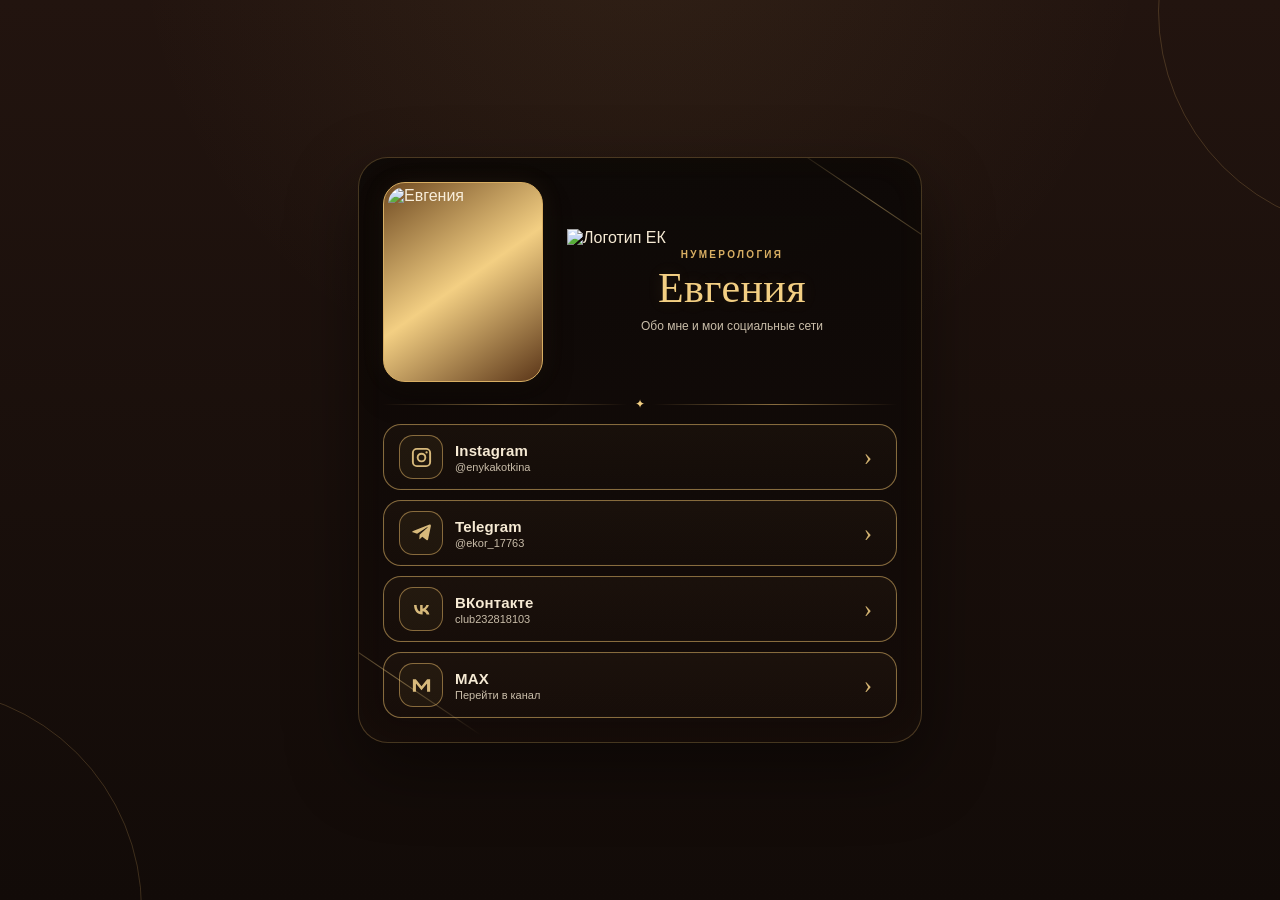
==== commit 88e91913: "Use image logo, original portrait paths, and remove footer numbers" ====
--- a/index.html
+++ b/index.html
@@ -3,7 +3,7 @@
 <head>
   <meta charset="utf-8" />
   <meta name="viewport" content="width=device-width, initial-scale=1, viewport-fit=cover" />
-  <meta name="theme-color" content="#241712" />
+  <meta name="theme-color" content="#141414" />
   <meta name="description" content="Евгения — нумерология. Социальные сети и контакты." />
   <meta name="robots" content="index,follow" />
   <title>Евгения — нумерология</title>
@@ -15,11 +15,11 @@
     <section class="card" aria-label="Контакты Евгении">
       <div class="hero">
         <div class="portrait-frame">
-          <img class="portrait" src="images/evgenia.jpg" alt="Евгения" />
+          <img class="portrait" src="images/evgenia-original.jpg" alt="Евгения" />
         </div>
 
         <div class="intro">
-          <div class="monogram" aria-hidden="true">ЕК</div>
+          <img class="brand-logo" src="images/ek-logo.png" alt="Логотип ЕК" />
           <p class="eyebrow">Нумерология</p>
           <h1>Евгения</h1>
           <p class="subtitle">Обо мне и мои социальные сети</p>
@@ -53,8 +53,6 @@
           <span class="arrow" aria-hidden="true">›</span>
         </a>
       </nav>
-
-      <div class="footer-mark" aria-hidden="true">✦ &nbsp; 1 · 3 · 7 · 9 &nbsp; ✦</div>
     </section>
   </main>
 </body>
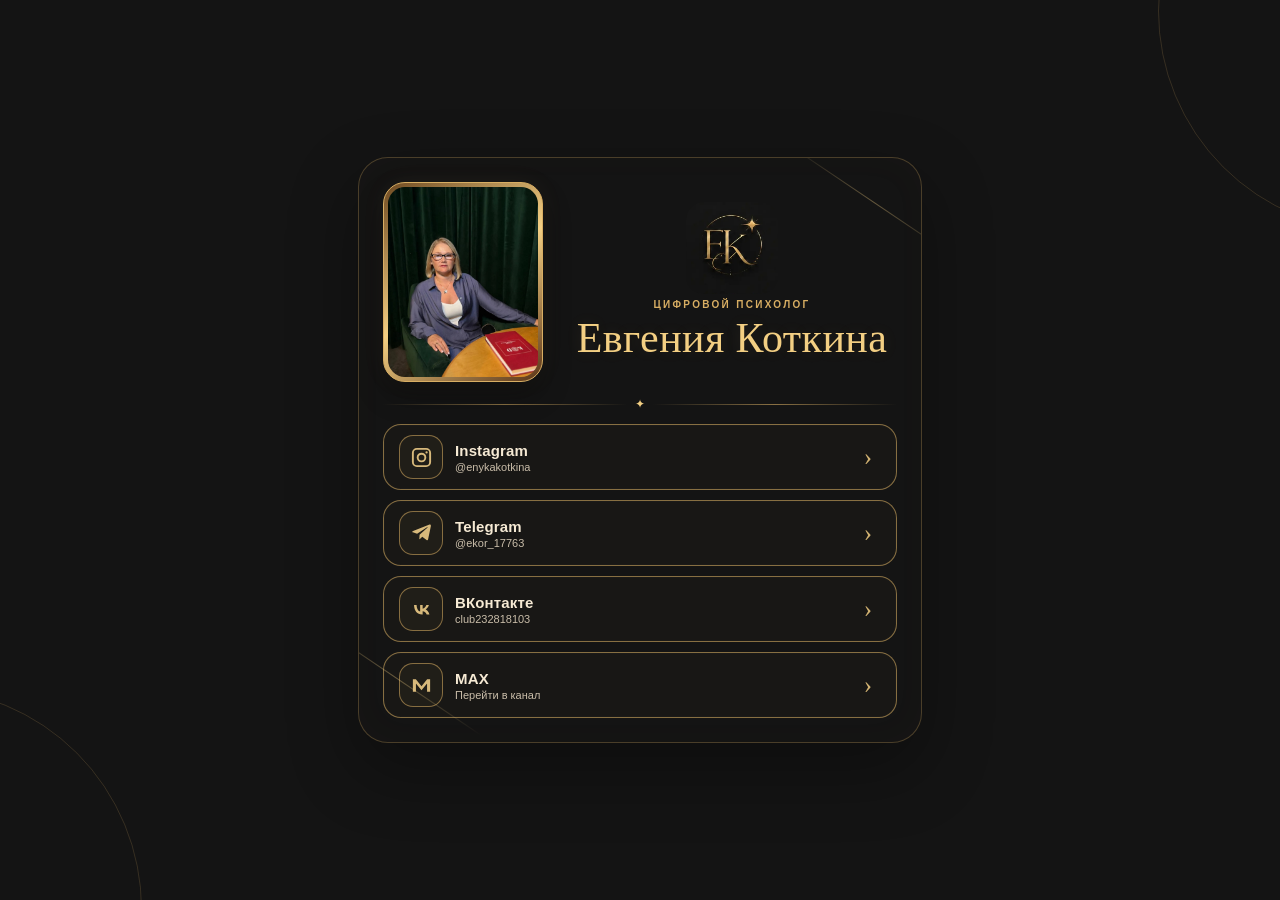
==== commit b808dd68: "Update name and professional title" ====
--- a/index.html
+++ b/index.html
@@ -3,26 +3,25 @@
 <head>
   <meta charset="utf-8" />
   <meta name="viewport" content="width=device-width, initial-scale=1, viewport-fit=cover" />
-  <meta name="theme-color" content="#141414" />
-  <meta name="description" content="Евгения — нумерология. Социальные сети и контакты." />
+  <meta name="theme-color" content="#1b1816" />
+  <meta name="description" content="Евгения Коткина — цифровой психолог. Социальные сети и контакты." />
   <meta name="robots" content="index,follow" />
-  <title>Евгения — нумерология</title>
+  <title>Евгения Коткина — цифровой психолог</title>
   <link rel="stylesheet" href="base.css" />
   <link rel="stylesheet" href="theme.css" />
 </head>
 <body>
   <main class="page">
-    <section class="card" aria-label="Контакты Евгении">
+    <section class="card" aria-label="Контакты Евгении Коткиной">
       <div class="hero">
         <div class="portrait-frame">
-          <img class="portrait" src="images/evgenia-original.jpg" alt="Евгения" />
+          <img class="portrait" src="images/evgenia-original.jpg" alt="Евгения Коткина" />
         </div>
 
         <div class="intro">
           <img class="brand-logo" src="images/ek-logo.png" alt="Логотип ЕК" />
-          <p class="eyebrow">Нумерология</p>
-          <h1>Евгения</h1>
-          <p class="subtitle">Обо мне и мои социальные сети</p>
+          <p class="eyebrow">Цифровой психолог</p>
+          <h1>Евгения Коткина</h1>
         </div>
       </div>
 
--- a/base.css
+++ b/base.css
@@ -1 +1 @@
-*{box-sizing:border-box}html{min-height:100%;-webkit-text-size-adjust:100%}body{min-height:100svh;margin:0;overflow-x:hidden}a{color:inherit}.page{width:min(100%,540px);min-height:100svh;margin:0 auto;padding:max(18px,env(safe-area-inset-top)) 14px max(18px,env(safe-area-inset-bottom));display:flex;align-items:center;justify-content:center}.card{width:100%;position:relative;overflow:hidden}.hero{display:grid;grid-template-columns:132px minmax(0,1fr);gap:18px;align-items:center}.portrait-frame{position:relative;overflow:hidden}.portrait{width:100%;height:100%;display:block;object-fit:cover;object-position:45% 48%}.intro{min-width:0}.monogram,.eyebrow,h1,.subtitle,.footer-mark{text-align:center}.eyebrow,h1,.subtitle{margin-left:0;margin-right:0}.links{display:grid;gap:10px}.social-link{display:grid;grid-template-columns:44px minmax(0,1fr) 26px;align-items:center;gap:12px;text-decoration:none;-webkit-tap-highlight-color:transparent;transition:transform .18s ease,background .18s ease,box-shadow .18s ease}.social-link:active{transform:scale(.985)}.social-link:focus-visible{outline:2px solid currentColor;outline-offset:3px}.social-icon{width:44px;height:44px;display:grid;place-items:center}.social-icon img{width:23px;height:23px;display:block}.social-text{min-width:0}.social-name,.social-handle{display:block}.social-handle{overflow:hidden;text-overflow:ellipsis;white-space:nowrap}.arrow{text-align:center;transition:transform .18s ease}.social-link:hover .arrow{transform:translateX(3px)}.ornament{display:flex;align-items:center;gap:8px}.ornament:before,.ornament:after{content:"";height:1px;flex:1}.ornament span{line-height:1}@media(max-width:390px){.hero{grid-template-columns:112px minmax(0,1fr);gap:14px}}@media(min-width:700px){.page{width:min(100%,620px);padding:28px}.hero{grid-template-columns:160px 1fr;gap:24px}}@media(prefers-reduced-motion:reduce){*,*:before,*:after{animation:none!important;transition:none!important}}
+*{box-sizing:border-box}html{min-height:100%;-webkit-text-size-adjust:100%}body{min-height:100svh;margin:0;overflow-x:hidden}a{color:inherit}.page{width:min(100%,540px);min-height:100svh;margin:0 auto;padding:max(18px,env(safe-area-inset-top)) 14px max(18px,env(safe-area-inset-bottom));display:flex;align-items:center;justify-content:center}.card{width:100%;position:relative;overflow:hidden}.hero{display:grid;grid-template-columns:132px minmax(0,1fr);gap:18px;align-items:center}.portrait-frame{position:relative;overflow:hidden}.portrait{width:100%;height:100%;display:block;object-fit:cover;object-position:45% 48%}.intro{min-width:0}.brand-logo{display:block;margin:0 auto}.eyebrow,h1,.subtitle{text-align:center}.eyebrow,h1,.subtitle{margin-left:0;margin-right:0}.links{display:grid;gap:10px}.social-link{display:grid;grid-template-columns:44px minmax(0,1fr) 26px;align-items:center;gap:12px;text-decoration:none;-webkit-tap-highlight-color:transparent;transition:transform .18s ease,background .18s ease,box-shadow .18s ease}.social-link:active{transform:scale(.985)}.social-link:focus-visible{outline:2px solid currentColor;outline-offset:3px}.social-icon{width:44px;height:44px;display:grid;place-items:center}.social-icon img{width:23px;height:23px;display:block}.social-text{min-width:0}.social-name,.social-handle{display:block}.social-handle{overflow:hidden;text-overflow:ellipsis;white-space:nowrap}.arrow{text-align:center;transition:transform .18s ease}.social-link:hover .arrow{transform:translateX(3px)}.ornament{display:flex;align-items:center;gap:8px}.ornament:before,.ornament:after{content:"";height:1px;flex:1}.ornament span{line-height:1}@media(max-width:390px){.hero{grid-template-columns:112px minmax(0,1fr);gap:14px}}@media(min-width:700px){.page{width:min(100%,620px);padding:28px}.hero{grid-template-columns:160px 1fr;gap:24px}}@media(prefers-reduced-motion:reduce){*,*:before,*:after{animation:none!important;transition:none!important}}
--- a/theme.css
+++ b/theme.css
@@ -1 +1 @@
-:root{--bg:#22140f;--bg2:#120b08;--panel:#17100d;--gold:#d8ae63;--gold2:#f3cf83;--text:#f6ead4;--muted:#c9bda9;--line:rgba(216,174,99,.58)}body{color:var(--text);font-family:Inter,ui-sans-serif,-apple-system,BlinkMacSystemFont,"Segoe UI",sans-serif;background:radial-gradient(circle at 50% -10%,rgba(216,174,99,.08),transparent 32rem),linear-gradient(180deg,var(--bg),var(--bg2))}body:before,body:after{content:"";position:fixed;pointer-events:none;z-index:0;border:1px solid rgba(216,174,99,.22);border-radius:50%;width:440px;height:440px;filter:blur(.2px)}body:before{left:-300px;bottom:-230px}body:after{right:-320px;top:-210px}.page{position:relative;z-index:1}.card{padding:18px;border:1px solid rgba(216,174,99,.28);border-radius:30px;background:linear-gradient(180deg,rgba(13,9,7,.96),rgba(20,12,9,.94));box-shadow:0 26px 70px rgba(0,0,0,.44),inset 0 0 42px rgba(216,174,99,.025)}.card:before,.card:after{content:"";position:absolute;width:210px;height:1px;background:linear-gradient(90deg,transparent,var(--gold2),transparent);transform:rotate(34deg);opacity:.42}.card:before{right:-58px;top:44px}.card:after{left:-70px;bottom:65px}.portrait-frame{height:166px;border:1px solid var(--gold);border-radius:22px;padding:4px;background:linear-gradient(145deg,#6f4a22,var(--gold2),#5a3518);box-shadow:0 14px 28px rgba(0,0,0,.34),0 0 24px rgba(216,174,99,.08)}.portrait{border-radius:17px;filter:saturate(.88) contrast(1.03)}.monogram{width:62px;height:62px;margin:0 auto 5px;display:grid;place-items:center;border:1px solid rgba(216,174,99,.56);border-radius:50%;font-family:Georgia,"Times New Roman",serif;font-size:23px;color:var(--gold2);box-shadow:inset 0 0 18px rgba(216,174,99,.08);position:relative}.monogram:after{content:"✦";position:absolute;right:-4px;top:-8px;font-size:14px;color:var(--gold2)}.eyebrow{margin:2px 0 4px;color:var(--gold);font-size:10px;font-weight:700;letter-spacing:.23em;text-transform:uppercase}h1{margin:0;font-family:Georgia,"Times New Roman",serif;font-size:clamp(31px,8vw,42px);font-weight:500;letter-spacing:.01em;color:var(--gold2);text-shadow:0 0 16px rgba(216,174,99,.13)}.subtitle{margin:6px 0 0;color:var(--muted);font-size:12px;line-height:1.35}.ornament{margin:16px 0 14px;color:var(--gold2);font-size:12px}.ornament:before,.ornament:after{background:linear-gradient(90deg,transparent,rgba(216,174,99,.6),transparent)}.social-link{min-height:62px;padding:8px 13px;border:1px solid var(--line);border-radius:18px;color:var(--text);background:linear-gradient(180deg,rgba(216,174,99,.045),rgba(216,174,99,.018));box-shadow:inset 0 0 0 1px rgba(255,255,255,.01)}.social-link:hover{transform:translateY(-2px);background:rgba(216,174,99,.075);box-shadow:0 10px 24px rgba(0,0,0,.22),0 0 16px rgba(216,174,99,.05)}.social-icon{border:1px solid rgba(216,174,99,.56);border-radius:14px;background:rgba(216,174,99,.055)}.social-icon img{filter:none}.social-name{font-size:15px;font-weight:650;letter-spacing:.01em}.social-handle{margin-top:2px;color:var(--muted);font-size:11px}.arrow{color:var(--gold2);font-family:Georgia,serif;font-size:25px;opacity:.85}.footer-mark{margin-top:15px;color:rgba(216,174,99,.62);font-family:Georgia,"Times New Roman",serif;font-size:11px;letter-spacing:.22em}@media(max-width:390px){.card{padding:15px}.portrait-frame{height:150px}.monogram{width:54px;height:54px;font-size:20px}.social-link{min-height:58px}}@media(min-width:700px){.card{padding:24px}.portrait-frame{height:200px}.social-link{min-height:66px;padding:10px 15px}}
+:root{--bg:#141414;--panel:#141414;--gold:#d8ae63;--gold2:#f3cf83;--text:#f6ead4;--muted:#c9bda9;--line:rgba(216,174,99,.58)}body{color:var(--text);font-family:Inter,ui-sans-serif,-apple-system,BlinkMacSystemFont,"Segoe UI",sans-serif;background:var(--bg)}body:before,body:after{content:"";position:fixed;pointer-events:none;z-index:0;border:1px solid rgba(216,174,99,.18);border-radius:50%;width:440px;height:440px}body:before{left:-300px;bottom:-230px}body:after{right:-320px;top:-210px}.page{position:relative;z-index:1}.card{padding:18px;border:1px solid rgba(216,174,99,.28);border-radius:30px;background:var(--panel);box-shadow:0 26px 70px rgba(0,0,0,.32),inset 0 0 42px rgba(216,174,99,.02)}.card:before,.card:after{content:"";position:absolute;width:210px;height:1px;background:linear-gradient(90deg,transparent,var(--gold2),transparent);transform:rotate(34deg);opacity:.36}.card:before{right:-58px;top:44px}.card:after{left:-70px;bottom:65px}.portrait-frame{height:166px;border:1px solid var(--gold);border-radius:22px;padding:4px;background:linear-gradient(145deg,#6f4a22,var(--gold2),#5a3518);box-shadow:0 14px 28px rgba(0,0,0,.3),0 0 24px rgba(216,174,99,.06)}.portrait{border-radius:17px;filter:none}.brand-logo{width:78px;height:78px;object-fit:cover;border-radius:18px}.eyebrow{margin:5px 0 4px;color:var(--gold);font-size:10px;font-weight:700;letter-spacing:.23em;text-transform:uppercase}h1{margin:0;font-family:Georgia,"Times New Roman",serif;font-size:clamp(31px,8vw,42px);font-weight:500;letter-spacing:.01em;color:var(--gold2);text-shadow:0 0 16px rgba(216,174,99,.11)}.subtitle{margin:6px 0 0;color:var(--muted);font-size:12px;line-height:1.35}.ornament{margin:16px 0 14px;color:var(--gold2);font-size:12px}.ornament:before,.ornament:after{background:linear-gradient(90deg,transparent,rgba(216,174,99,.6),transparent)}.social-link{min-height:62px;padding:8px 13px;border:1px solid var(--line);border-radius:18px;color:var(--text);background:rgba(216,174,99,.025);box-shadow:inset 0 0 0 1px rgba(255,255,255,.01)}.social-link:hover{transform:translateY(-2px);background:rgba(216,174,99,.065);box-shadow:0 10px 24px rgba(0,0,0,.2),0 0 16px rgba(216,174,99,.04)}.social-icon{border:1px solid rgba(216,174,99,.56);border-radius:14px;background:rgba(216,174,99,.045)}.social-icon img{filter:none}.social-name{font-size:15px;font-weight:650;letter-spacing:.01em}.social-handle{margin-top:2px;color:var(--muted);font-size:11px}.arrow{color:var(--gold2);font-family:Georgia,serif;font-size:25px;opacity:.85}@media(max-width:390px){.card{padding:15px}.portrait-frame{height:150px}.brand-logo{width:68px;height:68px}.social-link{min-height:58px}}@media(min-width:700px){.card{padding:24px}.portrait-frame{height:200px}.brand-logo{width:92px;height:92px}.social-link{min-height:66px;padding:10px 15px}}
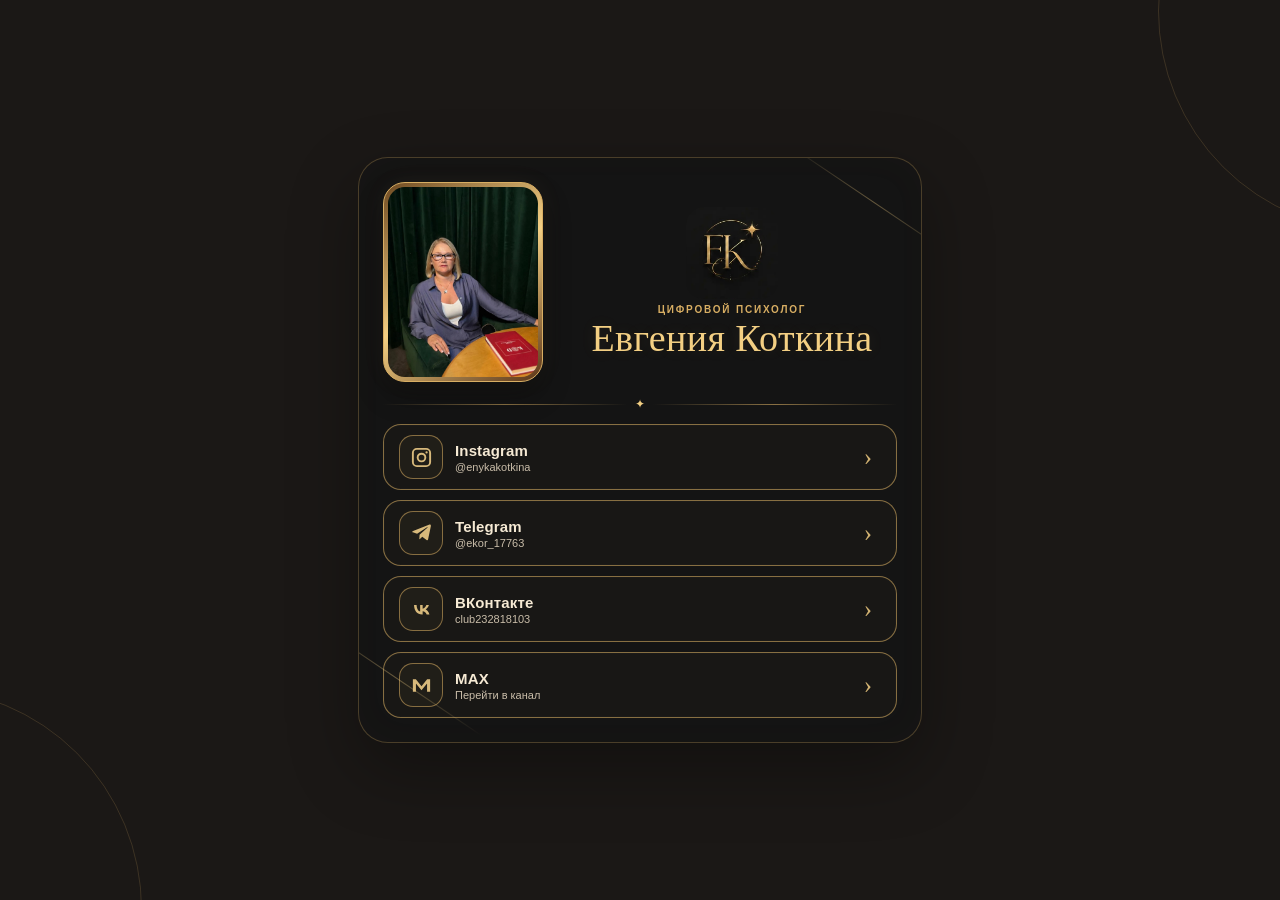
==== commit 2c6e3caf: "Reserve root for future homepage" ====
--- a/index.html
+++ b/index.html
@@ -2,57 +2,16 @@
 <html lang="ru">
 <head>
   <meta charset="utf-8" />
-  <meta name="viewport" content="width=device-width, initial-scale=1, viewport-fit=cover" />
-  <meta name="theme-color" content="#1b1816" />
-  <meta name="description" content="Евгения Коткина — цифровой психолог. Социальные сети и контакты." />
-  <meta name="robots" content="index,follow" />
-  <title>Евгения Коткина — цифровой психолог</title>
-  <link rel="stylesheet" href="base.css" />
-  <link rel="stylesheet" href="theme.css" />
+  <meta name="viewport" content="width=device-width, initial-scale=1" />
+  <meta name="robots" content="noindex" />
+  <title>Евгения Коткина</title>
+  <meta http-equiv="refresh" content="0; url=contacts/" />
+  <link rel="canonical" href="https://evgenia-dp.ru/contacts/" />
+  <script>
+    window.location.replace('contacts/');
+  </script>
 </head>
 <body>
-  <main class="page">
-    <section class="card" aria-label="Контакты Евгении Коткиной">
-      <div class="hero">
-        <div class="portrait-frame">
-          <img class="portrait" src="images/evgenia-original.jpg" alt="Евгения Коткина" />
-        </div>
-
-        <div class="intro">
-          <img class="brand-logo" src="images/ek-logo.png" alt="Логотип ЕК" />
-          <p class="eyebrow">Цифровой психолог</p>
-          <h1>Евгения Коткина</h1>
-        </div>
-      </div>
-
-      <div class="ornament" aria-hidden="true"><span>✦</span></div>
-
-      <nav class="links" aria-label="Социальные сети">
-        <a class="social-link" href="https://www.instagram.com/enykakotkina" target="_blank" rel="noopener noreferrer">
-          <span class="social-icon"><img src="icons/instagram.svg" alt="" /></span>
-          <span class="social-text"><span class="social-name">Instagram</span><span class="social-handle">@enykakotkina</span></span>
-          <span class="arrow" aria-hidden="true">›</span>
-        </a>
-
-        <a class="social-link" href="https://t.me/ekor_17763" target="_blank" rel="noopener noreferrer">
-          <span class="social-icon"><img src="icons/telegram.svg" alt="" /></span>
-          <span class="social-text"><span class="social-name">Telegram</span><span class="social-handle">@ekor_17763</span></span>
-          <span class="arrow" aria-hidden="true">›</span>
-        </a>
-
-        <a class="social-link" href="https://vk.ru/club232818103" target="_blank" rel="noopener noreferrer">
-          <span class="social-icon"><img src="icons/vk.svg" alt="" /></span>
-          <span class="social-text"><span class="social-name">ВКонтакте</span><span class="social-handle">club232818103</span></span>
-          <span class="arrow" aria-hidden="true">›</span>
-        </a>
-
-        <a class="social-link" href="https://max.ru/join/olxiq6ZXx5X_wBRfvU1K6yyhIFibsuitSwKyUevb6L4" target="_blank" rel="noopener noreferrer">
-          <span class="social-icon"><img src="icons/max.svg" alt="" /></span>
-          <span class="social-text"><span class="social-name">MAX</span><span class="social-handle">Перейти в канал</span></span>
-          <span class="arrow" aria-hidden="true">›</span>
-        </a>
-      </nav>
-    </section>
-  </main>
+  <p><a href="contacts/">Перейти к контактам Евгении Коткиной</a></p>
 </body>
 </html>
